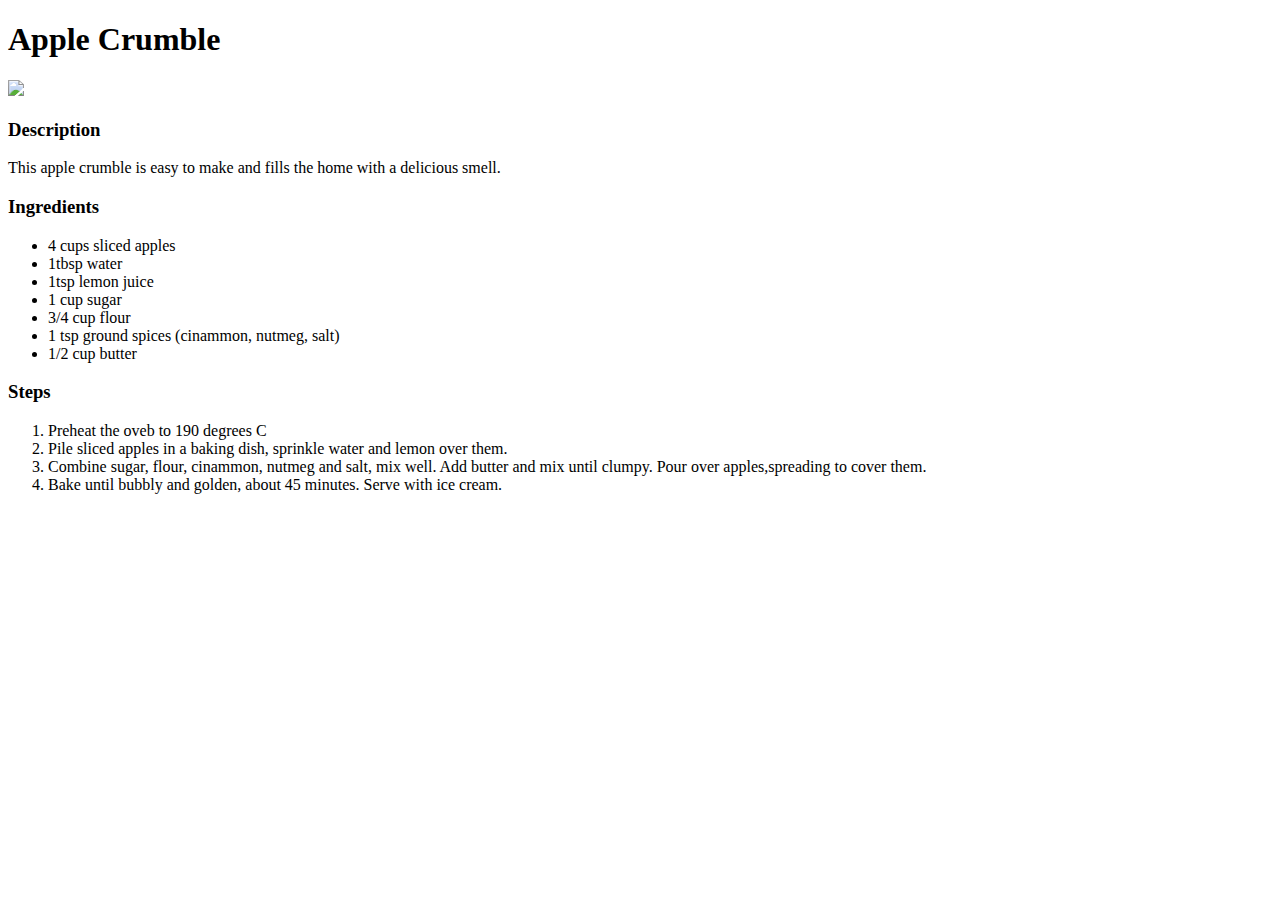
==== recipes/apple-crumble.html @ b720b929 "Add images" ====
<!DOCTYPE html>
<html lang="en">
<head>
    <meta charset="UTF-8">
    <meta http-equiv="X-UA-Compatible" content="IE=edge">
    <meta name="viewport" content="width=device-width, initial-scale=1.0">
    <title>Document</title>
</head>
<body>
    <h1>Apple Crumble</h1>
    <img src="odin-recipes/apple-crumble.jpg">

    <h3>Description</h3>
    <p>This apple crumble is easy to make and fills the home with a delicious smell.</p>

    <h3>Ingredients</h3>
    <ul>
        <li>4 cups sliced apples</li>
        <li>1tbsp water</li>
        <li>1tsp lemon juice</li>
        <li>1 cup sugar</li>
        <li>3/4 cup flour</li>
        <li>1 tsp ground spices (cinammon, nutmeg, salt)</li>
        <li>1/2 cup butter</li>
    </ul>
    <h3>Steps</h3>
    <ol>
        <li>Preheat the oveb to 190 degrees C</li>
        <li>Pile sliced apples in a baking dish, sprinkle water and lemon over them.</li>
        <li>Combine sugar, flour, cinammon, nutmeg and salt, mix well. 
            Add butter and mix until clumpy. Pour over apples,spreading to cover them.</li>
        <li>Bake until bubbly and golden, about 45 minutes. Serve with ice cream.</li>
    </ol>
</body>
</html>
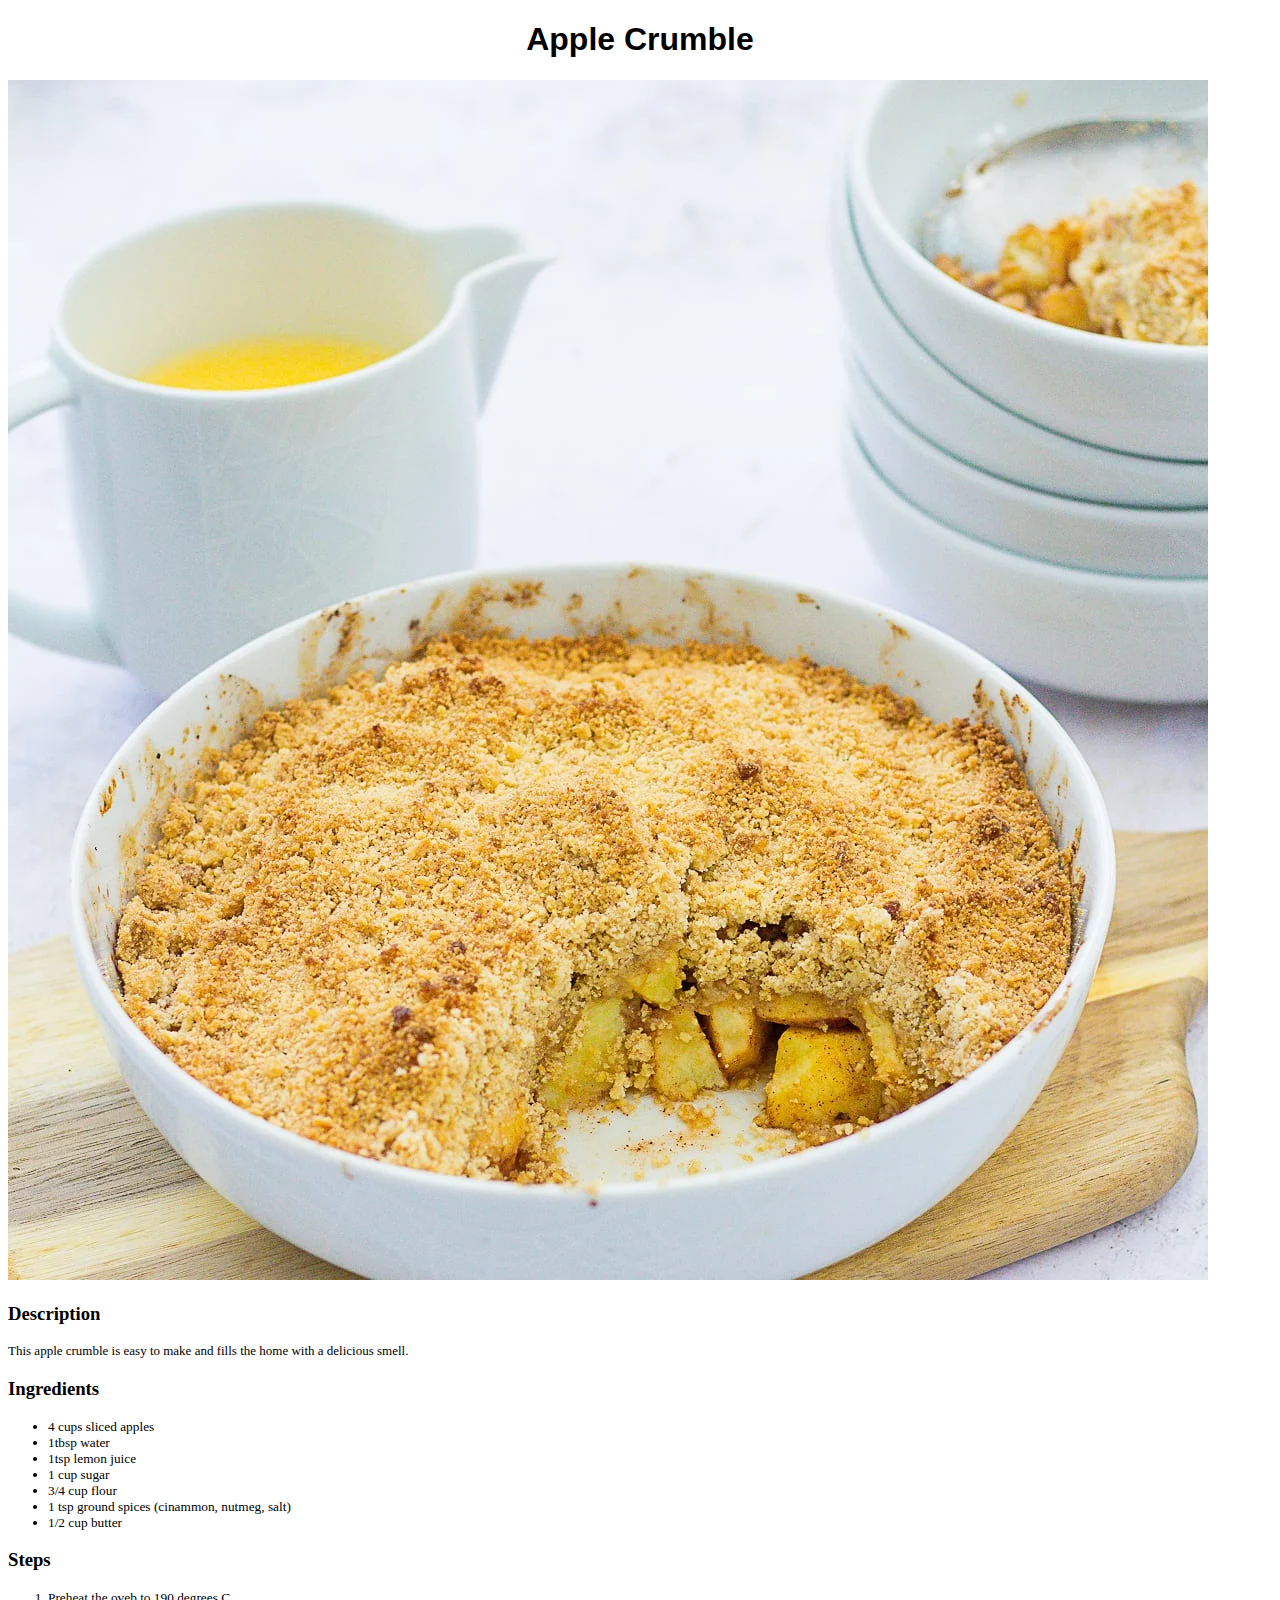
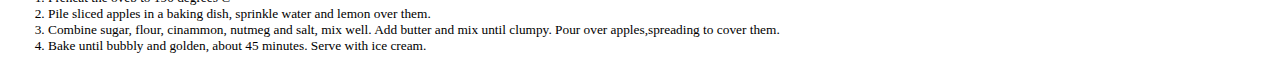
==== commit ec9f19d0: "Add styles" ====
--- a/recipes/apple-crumble.html
+++ b/recipes/apple-crumble.html
@@ -5,10 +5,11 @@
     <meta http-equiv="X-UA-Compatible" content="IE=edge">
     <meta name="viewport" content="width=device-width, initial-scale=1.0">
     <title>Document</title>
+    <link rel="stylesheet" href="styles.css">
 </head>
 <body>
     <h1>Apple Crumble</h1>
-    <img src="odin-recipes/apple-crumble.jpg">
+    <img src="images/apple-crumble.jpg">
 
     <h3>Description</h3>
     <p>This apple crumble is easy to make and fills the home with a delicious smell.</p>
--- a/recipes/styles.css
+++ b/recipes/styles.css
@@ -0,0 +1,26 @@
+h1 {
+    color:black;
+    font-family:'Franklin Gothic Medium', 'Arial Narrow', Arial, sans-serif;
+    text-align:center;
+}
+h3 {
+    color:black;
+    font-family: 'Times New Roman', Times, serif;
+    text-align: left;
+}
+p {
+    color: black;
+    font-family: 'Times New Roman', Times, serif;
+    text-align: left;
+    font-size: small;
+}
+ul,
+ol {color: black;
+    font-family: 'Times New Roman', Times, serif;
+    text-align: left;
+    font-size: smaller;
+}}
+img {
+    height:auto;
+    width: 500px;
+}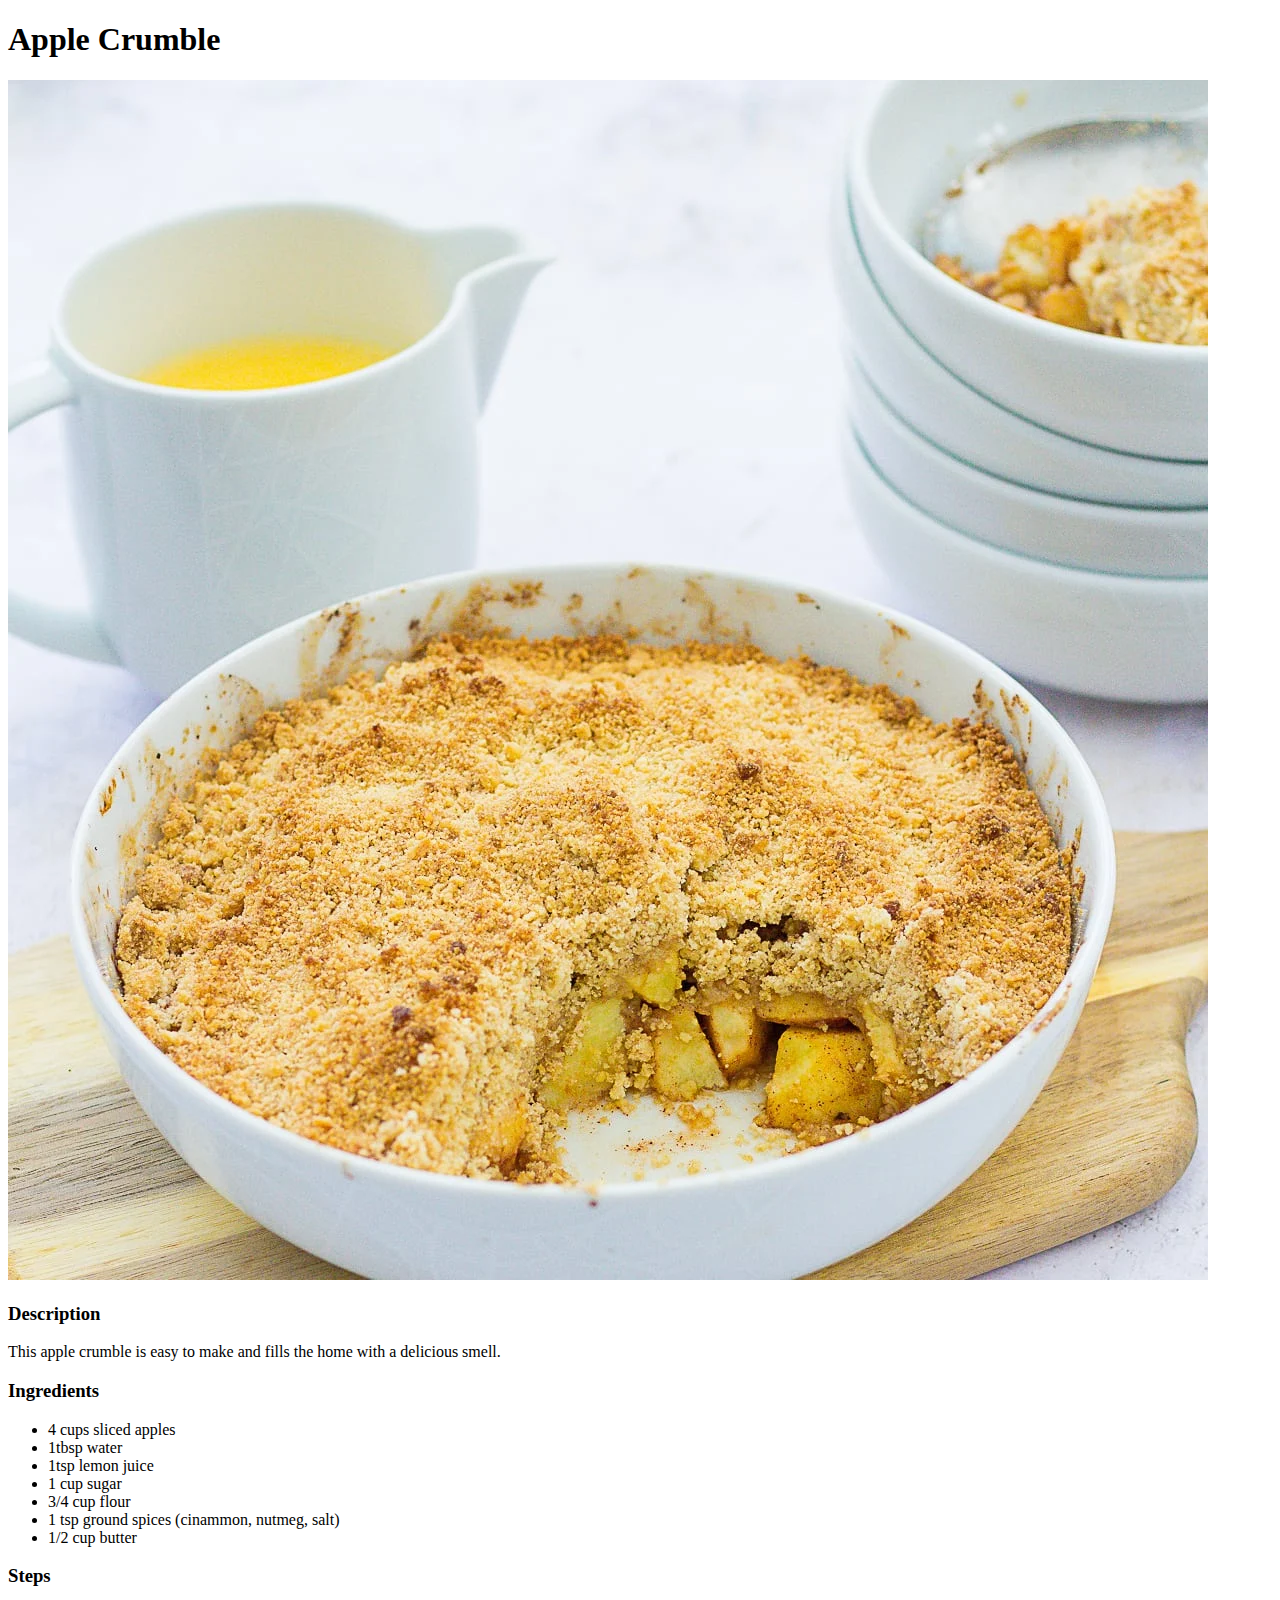
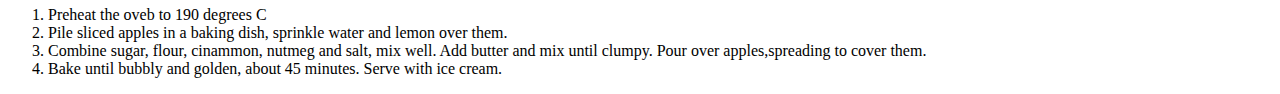
==== commit c6251197: "Add styles.css and recipes and index.html" ====
--- a/recipes/apple-crumble.html
+++ b/recipes/apple-crumble.html
@@ -5,7 +5,7 @@
     <meta http-equiv="X-UA-Compatible" content="IE=edge">
     <meta name="viewport" content="width=device-width, initial-scale=1.0">
     <title>Document</title>
-    <link rel="stylesheet" href="styles.css">
+    <link rel="stylesheet" href="recipes/styles.css">
 </head>
 <body>
     <h1>Apple Crumble</h1>
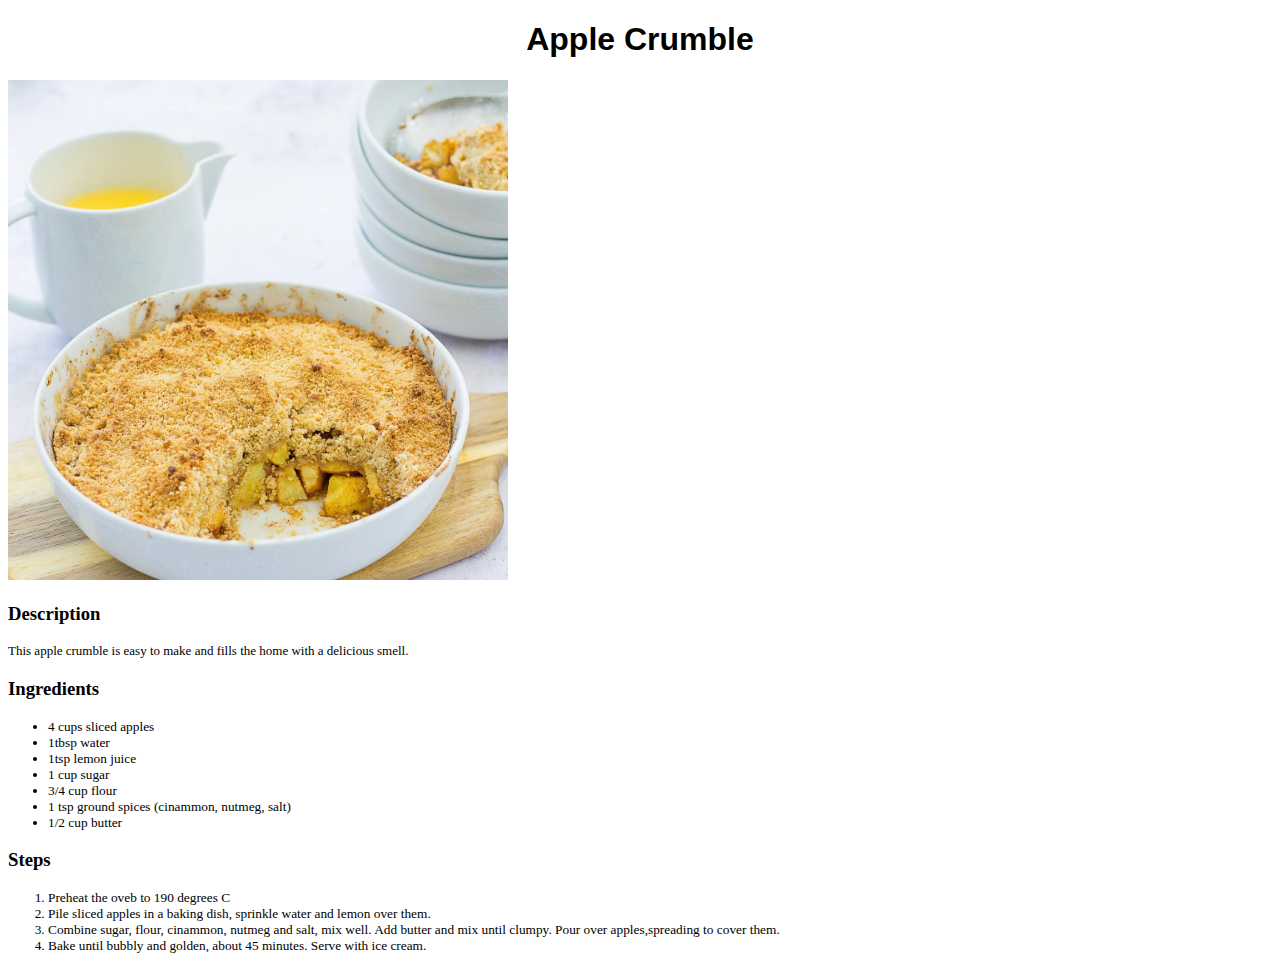
==== commit ecfedc58: "Add recipes and index.html" ====
--- a/recipes/apple-crumble.html
+++ b/recipes/apple-crumble.html
@@ -5,7 +5,7 @@
     <meta http-equiv="X-UA-Compatible" content="IE=edge">
     <meta name="viewport" content="width=device-width, initial-scale=1.0">
     <title>Document</title>
-    <link rel="stylesheet" href="recipes/styles.css">
+    <link rel="stylesheet" href="styles.css">
 </head>
 <body>
     <h1>Apple Crumble</h1>
--- a/recipes/styles.css
+++ b/recipes/styles.css
@@ -0,0 +1,26 @@
+h1 {
+    color:black;
+    font-family:'Franklin Gothic Medium', 'Arial Narrow', Arial, sans-serif;
+    text-align:center;
+}
+h3 {
+    color:black;
+    font-family: 'Times New Roman', Times, serif;
+    text-align: left;
+}
+p {
+    color: black;
+    font-family: 'Times New Roman', Times, serif;
+    text-align: left;
+    font-size: small;
+}
+ul,
+ol {color: black;
+    font-family: 'Times New Roman', Times, serif;
+    text-align: left;
+    font-size: smaller;
+}
+img {
+    height:auto;
+    width: 500px;
+}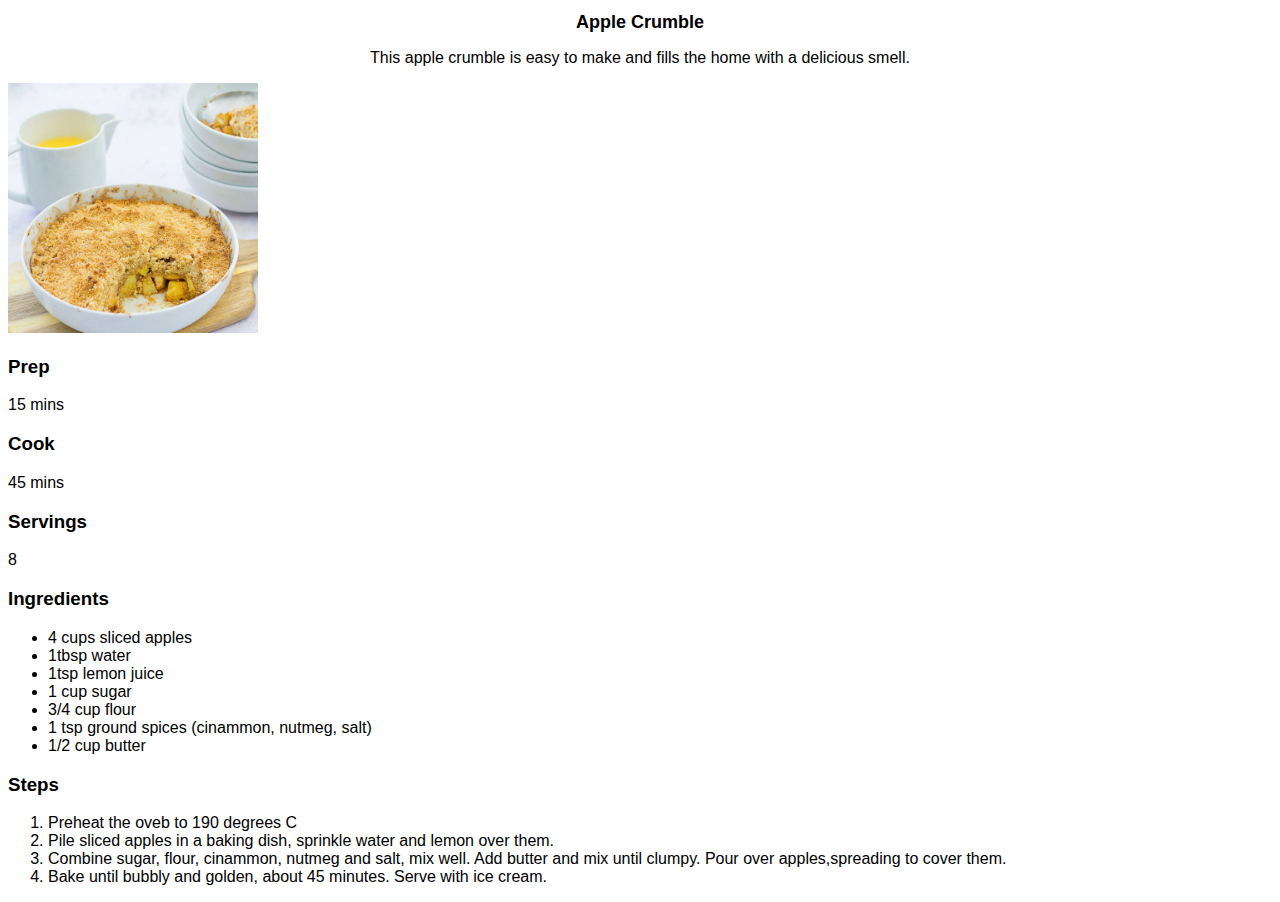
==== commit 5e756b43: "Commit changes" ====
--- a/recipes/apple-crumble.html
+++ b/recipes/apple-crumble.html
@@ -8,29 +8,41 @@
     <link rel="stylesheet" href="styles.css">
 </head>
 <body>
-    <h1>Apple Crumble</h1>
-    <img src="images/apple-crumble.jpg">
+    <h1 class="title">Apple Crumble</h1>
 
-    <h3>Description</h3>
-    <p>This apple crumble is easy to make and fills the home with a delicious smell.</p>
+    <p class="description">This apple crumble is easy to make and fills the home with a delicious smell.</p>
 
-    <h3>Ingredients</h3>
-    <ul>
-        <li>4 cups sliced apples</li>
-        <li>1tbsp water</li>
-        <li>1tsp lemon juice</li>
-        <li>1 cup sugar</li>
-        <li>3/4 cup flour</li>
-        <li>1 tsp ground spices (cinammon, nutmeg, salt)</li>
-        <li>1/2 cup butter</li>
-    </ul>
-    <h3>Steps</h3>
-    <ol>
-        <li>Preheat the oveb to 190 degrees C</li>
-        <li>Pile sliced apples in a baking dish, sprinkle water and lemon over them.</li>
-        <li>Combine sugar, flour, cinammon, nutmeg and salt, mix well. 
-            Add butter and mix until clumpy. Pour over apples,spreading to cover them.</li>
-        <li>Bake until bubbly and golden, about 45 minutes. Serve with ice cream.</li>
-    </ol>
+    <img class="image" src="images/apple-crumble.jpg">
+
+    <div class="information">
+        <h3>Prep</h3>
+            <p>15 mins</p>
+        <h3>Cook</h3>
+            <p>45 mins</p>
+        <h3>Servings</h3>
+            <p>8</p>
+    </div>
+    <div class="ingredients">
+        <h3>Ingredients</h3>
+        <ul>
+            <li>4 cups sliced apples</li>
+            <li>1tbsp water</li>
+            <li>1tsp lemon juice</li>
+            <li>1 cup sugar</li>
+            <li>3/4 cup flour</li>
+            <li>1 tsp ground spices (cinammon, nutmeg, salt)</li>
+            <li>1/2 cup butter</li>
+        </ul>
+    </div>
+    <div class="steps">
+        <h3>Steps</h3>
+        <ol>
+            <li>Preheat the oveb to 190 degrees C</li>
+            <li>Pile sliced apples in a baking dish, sprinkle water and lemon over them.</li>
+            <li>Combine sugar, flour, cinammon, nutmeg and salt, mix well. 
+                Add butter and mix until clumpy. Pour over apples,spreading to cover them.</li>
+            <li>Bake until bubbly and golden, about 45 minutes. Serve with ice cream.</li>
+        </ol>
+    </div>
 </body>
 </html>--- a/recipes/styles.css
+++ b/recipes/styles.css
@@ -1,26 +1,35 @@
-h1 {
+.title {
     color:black;
+    font-size: large;
     font-family:'Franklin Gothic Medium', 'Arial Narrow', Arial, sans-serif;
     text-align:center;
+
 }
-h3 {
-    color:black;
-    font-family: 'Times New Roman', Times, serif;
+.image {
+    height: auto;
+    width: 250px;
+}
+.description {
+    color: black;
+    text-align: center;
+    font-size: medium;
+    font-family: 'Franklin Gothic Medium', 'Arial Narrow', Arial, sans-serif;
+}
+.information {
+    color: black;
     text-align: left;
+    font-size: medium;
+    font-family: 'Franklin Gothic Medium', 'Arial Narrow', Arial, sans-serif;
 }
-p {
+.ingredients {
     color: black;
-    font-family: 'Times New Roman', Times, serif;
     text-align: left;
-    font-size: small;
+    font-size: medium;
+    font-family: 'Franklin Gothic Medium', 'Arial Narrow', Arial, sans-serif;
 }
-ul,
-ol {color: black;
-    font-family: 'Times New Roman', Times, serif;
+.steps {
+    color: black;
     text-align: left;
-    font-size: smaller;
+    font-family: 'Franklin Gothic Medium', 'Arial Narrow', Arial, sans-serif;
+    font-size: medium;
 }
-img {
-    height:auto;
-    width: 500px;
-}